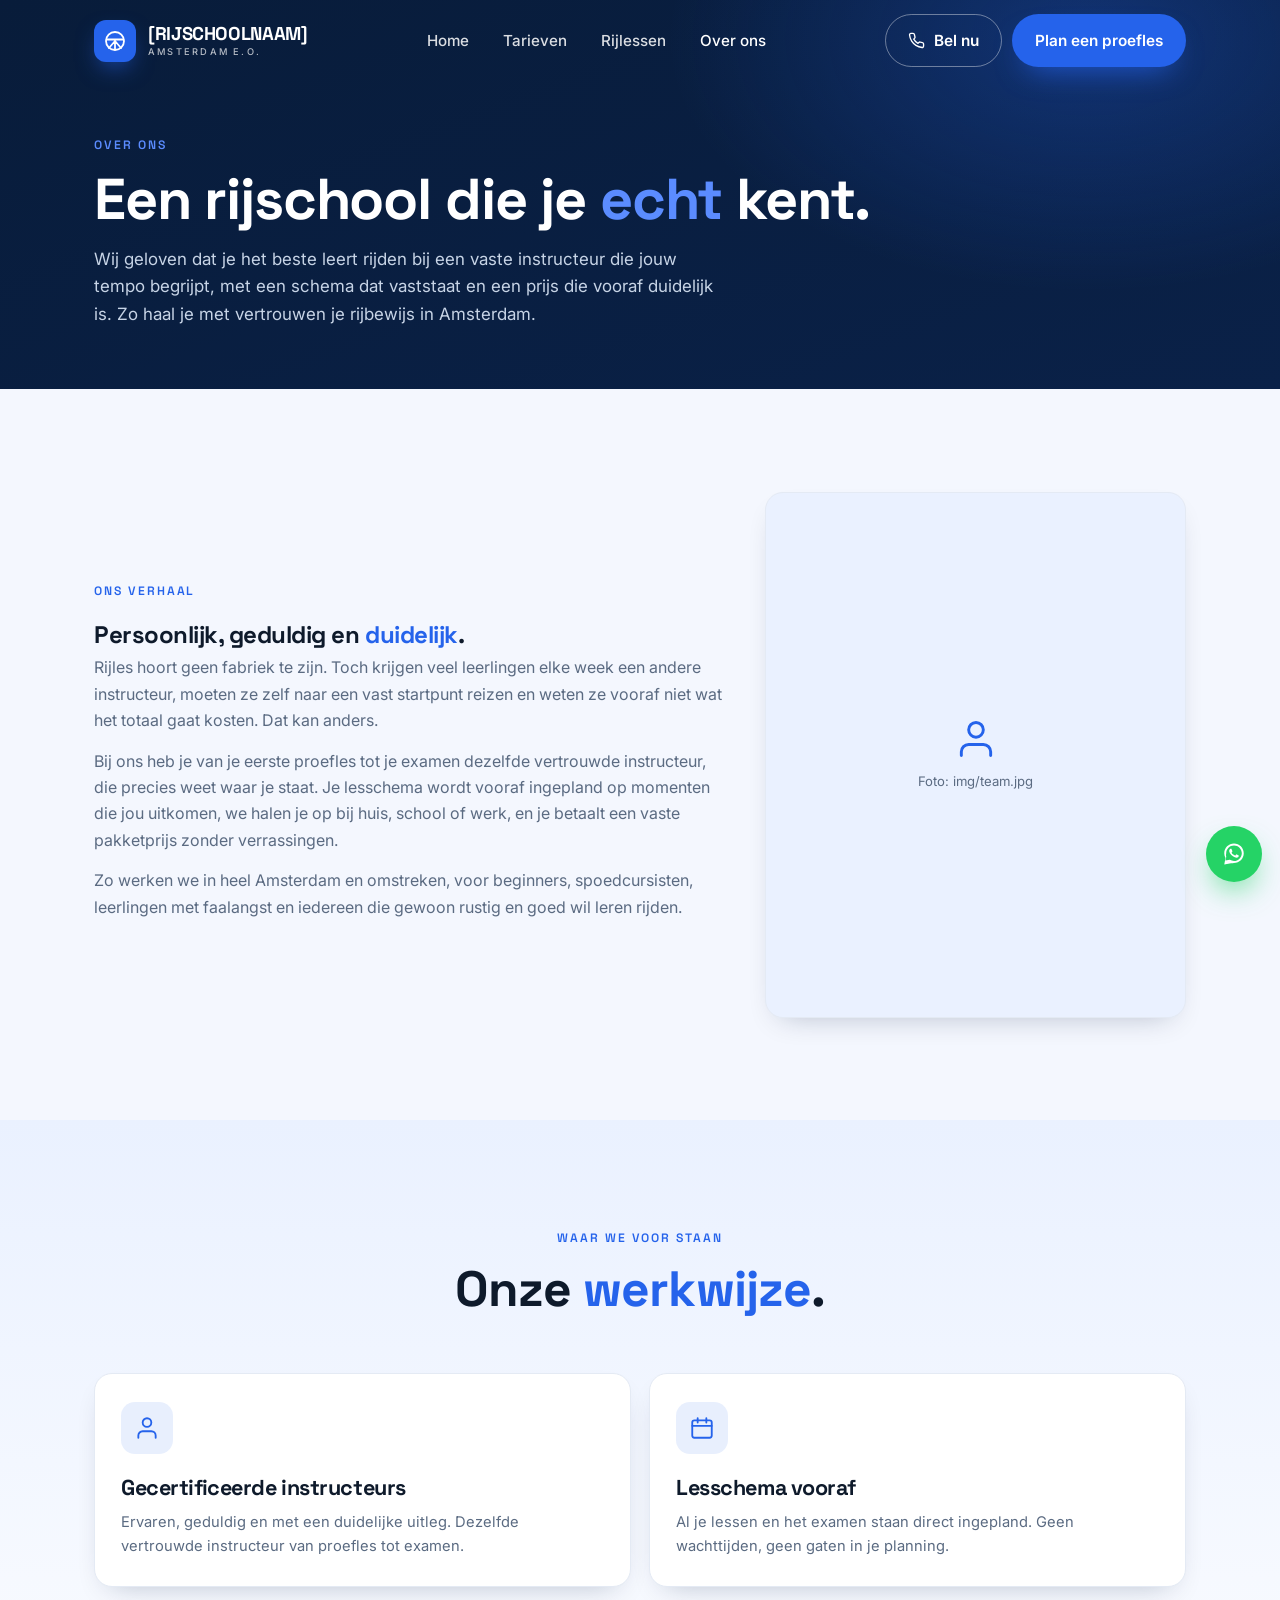
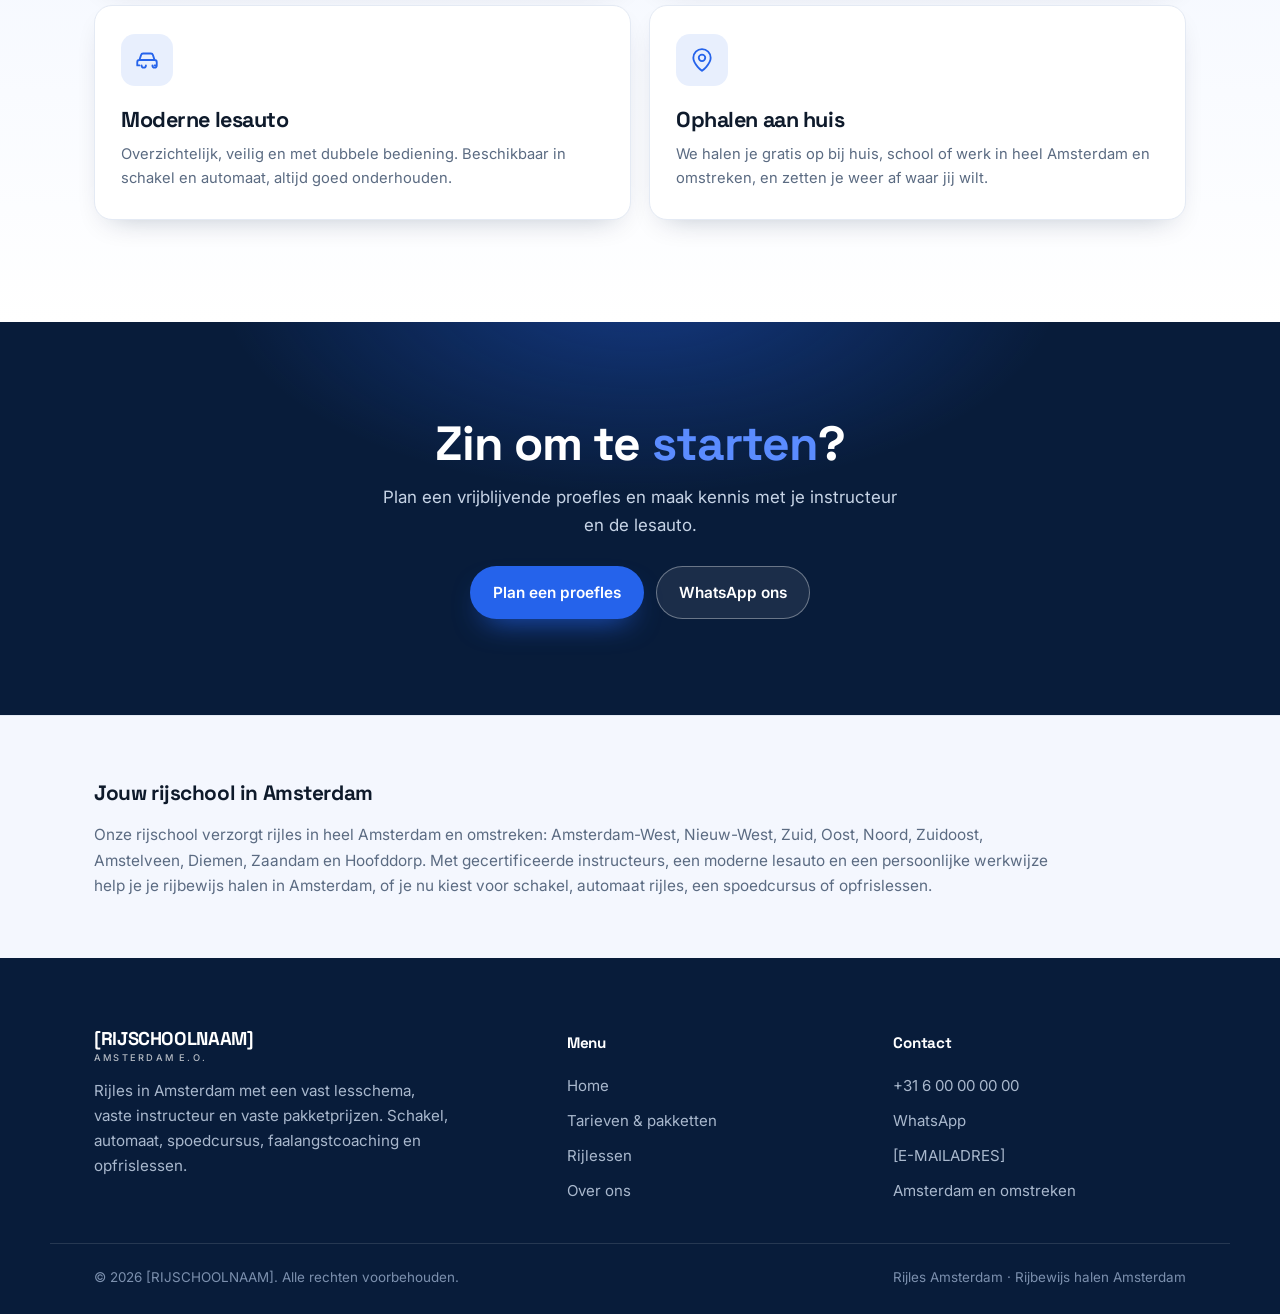
==== over-ons.html @ 6f7a63e5 "Nieuwe premium wit/blauwe rijschoolsite: 4 pagina's, proefles-widget, swipe-tracks, Google-reviewsec" ====
<!DOCTYPE html>
<html lang="nl">
<head>
  <meta charset="UTF-8" />
  <meta name="viewport" content="width=device-width, initial-scale=1.0" />
  <title>Over ons | Rijschool Amsterdam met gecertificeerde instructeurs</title>
  <meta name="description" content="Maak kennis met onze rijschool in Amsterdam. Gecertificeerde, geduldige rijinstructeurs, moderne lesauto, een vast lesschema en een persoonlijke werkwijze. Rijbewijs halen in Amsterdam en omstreken." />
  <link rel="canonical" href="https://yjsmarket.github.io/rijschool/over-ons.html" />
  <meta property="og:title" content="Over ons · Rijschool Amsterdam" />
  <meta property="og:description" content="Gecertificeerde instructeurs, moderne lesauto en een persoonlijke werkwijze. Rijles in Amsterdam en omstreken." />
  <meta name="theme-color" content="#081C3A" />
  <link rel="preconnect" href="https://fonts.googleapis.com" />
  <link rel="preconnect" href="https://fonts.gstatic.com" crossorigin />
  <link href="https://fonts.googleapis.com/css2?family=Space+Grotesk:wght@500;600;700&family=Inter:wght@400;500;600&display=swap" rel="stylesheet" />
  <link rel="stylesheet" href="css/styles.css" />
</head>
<body>

  <header class="site-head" id="siteHead">
    <div class="wrap head-in">
      <a href="index.html" class="brand" aria-label="Rijschool home">
        <span class="brand-badge" aria-hidden="true"><svg viewBox="0 0 24 24" fill="none" stroke="currentColor" stroke-width="1.8" stroke-linecap="round"><circle cx="12" cy="12" r="9"/><path d="M3.6 10.5h16.8M12 12v8.5M12 12l-6 7M12 12l6 7"/></svg></span>
        <span class="brand-name">[RIJSCHOOLNAAM]<small>Amsterdam e.o.</small></span>
      </a>
      <nav class="menu" id="menu" aria-label="Hoofdmenu">
        <a href="index.html">Home</a>
        <a href="tarieven.html">Tarieven</a>
        <a href="rijlessen.html">Rijlessen</a>
        <a href="over-ons.html" aria-current="page">Over ons</a>
      </nav>
      <div class="head-cta">
        <a class="btn btn-line btn-call" href="tel:+31600000000"><svg viewBox="0 0 24 24" width="17" height="17" fill="none" stroke="currentColor" stroke-width="1.9" stroke-linecap="round" stroke-linejoin="round"><path d="M22 16.9v3a2 2 0 0 1-2.2 2 19.8 19.8 0 0 1-8.6-3 19.5 19.5 0 0 1-6-6 19.8 19.8 0 0 1-3-8.7A2 2 0 0 1 4.1 2h3a2 2 0 0 1 2 1.7c.1 1 .4 2 .7 2.9a2 2 0 0 1-.5 2.1L8.1 10a16 16 0 0 0 6 6l1.3-1.3a2 2 0 0 1 2.1-.4c1 .3 1.9.5 2.9.7a2 2 0 0 1 1.6 2z"/></svg><span>Bel nu</span></a>
        <a class="btn btn-solid" href="index.html#proefles">Plan een proefles</a>
      </div>
      <button class="burger" id="burger" aria-label="Menu openen" aria-expanded="false"><span></span><span></span></button>
    </div>
  </header>

  <div class="m-menu" id="mMenu" aria-hidden="true">
    <a href="index.html">Home</a>
    <a href="tarieven.html">Tarieven</a>
    <a href="rijlessen.html">Rijlessen</a>
    <a href="over-ons.html">Over ons</a>
    <div class="m-menu-cta">
      <a class="btn btn-line" href="tel:+31600000000">Bel nu</a>
      <a class="btn btn-solid" href="index.html#proefles">Plan een proefles</a>
    </div>
  </div>

  <main>
    <section class="page-hero">
      <div class="wrap">
        <span class="eyebrow fade">Over ons</span>
        <h1 class="fade">Een rijschool die je <em>echt</em> kent.</h1>
        <p class="fade">Wij geloven dat je het beste leert rijden bij een vaste instructeur die jouw tempo begrijpt, met een schema dat vaststaat en een prijs die vooraf duidelijk is. Zo haal je met vertrouwen je rijbewijs in Amsterdam.</p>
      </div>
    </section>

    <section class="sec sec-light">
      <div class="wrap">
        <div class="story">
          <div class="story-copy fade">
            <span class="eyebrow">Ons verhaal</span>
            <h2>Persoonlijk, geduldig en <em>duidelijk</em>.</h2>
            <p>Rijles hoort geen fabriek te zijn. Toch krijgen veel leerlingen elke week een andere instructeur, moeten ze zelf naar een vast startpunt reizen en weten ze vooraf niet wat het totaal gaat kosten. Dat kan anders.</p>
            <p>Bij ons heb je van je eerste proefles tot je examen dezelfde vertrouwde instructeur, die precies weet waar je staat. Je lesschema wordt vooraf ingepland op momenten die jou uitkomen, we halen je op bij huis, school of werk, en je betaalt een vaste pakketprijs zonder verrassingen.</p>
            <p>Zo werken we in heel Amsterdam en omstreken, voor beginners, spoedcursisten, leerlingen met faalangst en iedereen die gewoon rustig en goed wil leren rijden.</p>
          </div>
          <div class="story-visual fade">
            <img src="img/team.jpg" alt="Onze rijschool in Amsterdam" loading="lazy" onerror="this.remove()" />
            <div class="story-fallback" aria-hidden="true">
              <svg viewBox="0 0 24 24" fill="none" stroke="currentColor" stroke-width="1.6" stroke-linecap="round" stroke-linejoin="round"><path d="M20 21v-2a4 4 0 0 0-4-4H8a4 4 0 0 0-4 4v2"/><circle cx="12" cy="7" r="4"/></svg>
              <span>Foto: img/team.jpg</span>
            </div>
          </div>
        </div>
      </div>
    </section>

    <section class="sec sec-sky">
      <div class="wrap">
        <div class="sec-head fade">
          <span class="eyebrow">Waar we voor staan</span>
          <h2>Onze <em>werkwijze</em>.</h2>
        </div>
        <div class="packs">
          <article class="pack fade">
            <div class="pack-ico"><svg viewBox="0 0 24 24" fill="none" stroke="currentColor" stroke-width="1.7" stroke-linecap="round" stroke-linejoin="round"><path d="M20 21v-2a4 4 0 0 0-4-4H8a4 4 0 0 0-4 4v2"/><circle cx="12" cy="7" r="4"/></svg></div>
            <h3>Gecertificeerde instructeurs</h3>
            <p class="pack-sub">Ervaren, geduldig en met een duidelijke uitleg. Dezelfde vertrouwde instructeur van proefles tot examen.</p>
          </article>
          <article class="pack fade">
            <div class="pack-ico"><svg viewBox="0 0 24 24" fill="none" stroke="currentColor" stroke-width="1.7" stroke-linecap="round" stroke-linejoin="round"><rect x="3" y="5" width="18" height="16" rx="2"/><path d="M3 10h18M8 3v4M16 3v4"/></svg></div>
            <h3>Lesschema vooraf</h3>
            <p class="pack-sub">Al je lessen en het examen staan direct ingepland. Geen wachttijden, geen gaten in je planning.</p>
          </article>
          <article class="pack fade">
            <div class="pack-ico"><svg viewBox="0 0 24 24" fill="none" stroke="currentColor" stroke-width="1.7" stroke-linecap="round" stroke-linejoin="round"><path d="M5 12l1.5-4.5A2 2 0 0 1 8.4 6h7.2a2 2 0 0 1 1.9 1.5L19 12M5 12h14a2 2 0 0 1 2 2v3h-2M5 12a2 2 0 0 0-2 2v3h2m2 0a2 2 0 1 0 4 0m6 0a2 2 0 1 0 4 0"/></svg></div>
            <h3>Moderne lesauto</h3>
            <p class="pack-sub">Overzichtelijk, veilig en met dubbele bediening. Beschikbaar in schakel en automaat, altijd goed onderhouden.</p>
          </article>
          <article class="pack fade">
            <div class="pack-ico"><svg viewBox="0 0 24 24" fill="none" stroke="currentColor" stroke-width="1.7" stroke-linecap="round" stroke-linejoin="round"><path d="M20 10c0 6-8 12-8 12s-8-6-8-12a8 8 0 0 1 16 0z"/><circle cx="12" cy="10" r="3"/></svg></div>
            <h3>Ophalen aan huis</h3>
            <p class="pack-sub">We halen je gratis op bij huis, school of werk in heel Amsterdam en omstreken, en zetten je weer af waar jij wilt.</p>
          </article>
        </div>
      </div>
    </section>

    <section class="cta-band">
      <div class="wrap cta-in fade">
        <h2>Zin om te <em>starten</em>?</h2>
        <p>Plan een vrijblijvende proefles en maak kennis met je instructeur en de lesauto.</p>
        <div class="cta-btns">
          <a class="btn btn-solid" href="index.html#proefles">Plan een proefles</a>
          <a class="btn btn-ghost" href="https://wa.me/31600000000" target="_blank" rel="noopener">WhatsApp ons</a>
        </div>
      </div>
    </section>

    <section class="seo-block">
      <div class="wrap">
        <h2>Jouw rijschool in Amsterdam</h2>
        <p>Onze rijschool verzorgt rijles in heel Amsterdam en omstreken: Amsterdam-West, Nieuw-West, Zuid, Oost, Noord, Zuidoost, Amstelveen, Diemen, Zaandam en Hoofddorp. Met gecertificeerde instructeurs, een moderne lesauto en een persoonlijke werkwijze help je je rijbewijs halen in Amsterdam, of je nu kiest voor schakel, automaat rijles, een spoedcursus of opfrislessen.</p>
      </div>
    </section>
  </main>

  <footer class="footer">
    <div class="wrap foot-grid">
      <div class="foot-brand">
        <span class="brand-name">[RIJSCHOOLNAAM]<small>Amsterdam e.o.</small></span>
        <p>Rijles in Amsterdam met een vast lesschema, vaste instructeur en vaste pakketprijzen. Schakel, automaat, spoedcursus, faalangstcoaching en opfrislessen.</p>
      </div>
      <nav class="foot-col" aria-label="Footer menu">
        <h4>Menu</h4>
        <a href="index.html">Home</a>
        <a href="tarieven.html">Tarieven &amp; pakketten</a>
        <a href="rijlessen.html">Rijlessen</a>
        <a href="over-ons.html">Over ons</a>
      </nav>
      <div class="foot-col">
        <h4>Contact</h4>
        <a href="tel:+31600000000">+31 6 00 00 00 00</a>
        <a href="https://wa.me/31600000000" target="_blank" rel="noopener">WhatsApp</a>
        <a href="mailto:[E-MAILADRES]">[E-MAILADRES]</a>
        <span>Amsterdam en omstreken</span>
      </div>
    </div>
    <div class="wrap foot-bottom">
      <span>&copy; <span id="year"></span> [RIJSCHOOLNAAM]. Alle rechten voorbehouden.</span>
      <span>Rijles Amsterdam · Rijbewijs halen Amsterdam</span>
    </div>
  </footer>

  <a href="https://wa.me/31600000000" class="wa-float" target="_blank" rel="noopener" aria-label="Stuur een WhatsApp-bericht">
    <svg viewBox="0 0 32 32" width="26" height="26" fill="currentColor" aria-hidden="true"><path d="M16.001 3C9.373 3 4 8.373 4 15c0 2.137.561 4.146 1.541 5.888L4 29l8.32-1.514A11.93 11.93 0 0 0 16.001 27C22.628 27 28 21.627 28 15S22.628 3 16.001 3zm0 21.6c-1.86 0-3.6-.5-5.097-1.37l-.366-.214-4.94.898.91-4.81-.238-.382A9.55 9.55 0 0 1 6.4 15c0-5.292 4.31-9.6 9.601-9.6 5.29 0 9.599 4.308 9.599 9.6 0 5.291-4.309 9.6-9.599 9.6zm5.27-7.19c-.29-.145-1.71-.844-1.976-.94-.265-.097-.458-.145-.65.145-.193.29-.746.94-.915 1.133-.168.193-.337.218-.626.073-.29-.145-1.223-.451-2.33-1.438-.861-.768-1.443-1.717-1.612-2.007-.169-.29-.018-.446.127-.59.13-.13.29-.338.435-.507.145-.169.193-.29.29-.483.097-.193.048-.362-.024-.507-.073-.145-.65-1.566-.89-2.146-.235-.563-.473-.487-.65-.496l-.554-.01c-.193 0-.507.072-.772.362s-1.013.99-1.013 2.41c0 1.422 1.037 2.795 1.182 2.988.145.193 2.04 3.115 4.943 4.368.69.298 1.23.476 1.65.61.693.22 1.323.189 1.822.115.556-.083 1.71-.699 1.951-1.374.241-.676.241-1.255.169-1.374-.072-.12-.265-.193-.555-.338z"/></svg>
  </a>

  <script src="js/main.js"></script>
</body>
</html>
---- css/styles.css ----
/* ============================================================
   Rijschool Amsterdam — premium wit/blauw
   Space Grotesk (koppen) + Inter (body)
   ============================================================ */

:root {
  --navy:   #081C3A;   /* diepblauw, donkere secties */
  --navy-2: #0E2A54;   /* donker paneel */
  --navy-3: #14356A;   /* donkere kaart */
  --blue:   #2563EB;   /* accent */
  --blue-d: #1B4FCC;   /* accent hover */
  --blue-l: #5B8CFF;   /* licht accent op donker */
  --sky:    #EAF1FF;   /* zachte blauwe sectie */
  --light:  #F4F7FE;   /* lichte sectie */
  --ink:    #0E1A2B;   /* donkere tekst */
  --muted:  #5B6B82;   /* grijs-blauwe tekst */
  --line:   #E4EAF4;   /* lichte rand */
  --line-d: rgba(255,255,255,.12); /* rand op donker */
  --white:  #FFFFFF;
  --wa:     #25D366;
  --gold:   #F5B301;   /* sterren */

  --r:    18px;
  --r-sm: 12px;
  --maxw: 1180px;
  --ease: cubic-bezier(.2,.7,.2,1);
  --shadow:   0 24px 60px -28px rgba(8,28,58,.45);
  --shadow-s: 0 12px 30px -16px rgba(8,28,58,.3);
}

* { margin: 0; padding: 0; box-sizing: border-box; }
html { scroll-behavior: smooth; }
body {
  font-family: 'Inter', system-ui, -apple-system, sans-serif;
  color: var(--ink);
  background: var(--white);
  line-height: 1.65;
  -webkit-font-smoothing: antialiased;
  overflow-x: hidden;
}
img { display: block; max-width: 100%; }
a { color: inherit; text-decoration: none; }
h1, h2, h3, h4, .brand-name { font-family: 'Space Grotesk', sans-serif; letter-spacing: -.02em; }

.wrap { width: 100%; max-width: var(--maxw); margin: 0 auto; padding: 0 clamp(18px, 4vw, 44px); }
.wrap-narrow { max-width: 820px; }
em { font-style: normal; color: var(--blue); }

/* ---------------------------------------------------- BUTTONS */
.btn {
  display: inline-flex; align-items: center; justify-content: center; gap: 9px;
  padding: 13px 22px; border-radius: 999px; font-weight: 600; font-size: .96rem;
  font-family: 'Inter', sans-serif; cursor: pointer; border: 1.5px solid transparent;
  transition: all .25s var(--ease); white-space: nowrap;
}
.btn svg { transition: transform .25s var(--ease); flex-shrink: 0; }
.btn-solid { background: var(--blue); color: #fff; box-shadow: 0 14px 30px -14px rgba(37,99,235,.9); }
.btn-solid:hover { background: var(--blue-d); transform: translateY(-2px); box-shadow: 0 20px 38px -14px rgba(37,99,235,.95); }
.btn-line { background: transparent; border-color: var(--line); color: var(--ink); }
.btn-line:hover { border-color: var(--blue); color: var(--blue); transform: translateY(-2px); }
.btn-ghost { background: rgba(255,255,255,.08); border-color: rgba(255,255,255,.35); color: #fff; }
.btn-ghost:hover { background: rgba(255,255,255,.16); transform: translateY(-2px); }
.btn-wa { background: var(--wa); color: #fff; box-shadow: 0 14px 30px -14px rgba(37,211,102,.85); }
.btn-wa:hover { transform: translateY(-2px); box-shadow: 0 20px 38px -14px rgba(37,211,102,.95); filter: brightness(1.03); }
.btn-wa:hover svg { transform: none; }
.btn-block { width: 100%; }
.btn-grow { flex: 1; }

/* ---------------------------------------------------- HEADER */
.site-head {
  position: fixed; top: 0; left: 0; right: 0; z-index: 60;
  padding: 14px 0; transition: background .3s var(--ease), box-shadow .3s var(--ease), padding .3s var(--ease);
}
.site-head.scrolled {
  background: rgba(255,255,255,.9); backdrop-filter: blur(14px);
  box-shadow: 0 6px 24px -16px rgba(8,28,58,.5); padding: 8px 0;
}
.head-in { display: flex; align-items: center; justify-content: space-between; gap: 16px; }
.brand { display: inline-flex; align-items: center; gap: 12px; color: #fff; transition: color .3s; }
.site-head.scrolled .brand { color: var(--ink); }
.brand-badge {
  width: 42px; height: 42px; flex-shrink: 0; display: grid; place-items: center;
  background: var(--blue); color: #fff; border-radius: 12px;
  box-shadow: 0 10px 24px -8px rgba(37,99,235,.8);
}
.brand-badge svg { width: 24px; height: 24px; }
.brand-name { font-weight: 700; font-size: 1.16rem; line-height: 1; display: flex; flex-direction: column; }
.brand-name small { font-family: 'Inter'; font-weight: 500; font-size: .58rem; letter-spacing: .24em; text-transform: uppercase; opacity: .7; margin-top: 4px; }

.menu { display: flex; align-items: center; gap: 4px; }
.menu a {
  padding: 9px 15px; border-radius: 999px; font-size: .95rem; font-weight: 500;
  color: rgba(255,255,255,.85); transition: color .2s, background .2s;
}
.site-head.scrolled .menu a { color: var(--muted); }
.menu a:hover, .site-head.scrolled .menu a:hover { color: var(--blue); background: rgba(37,99,235,.08); }
.menu a[aria-current="page"] { color: #fff; }
.site-head.scrolled .menu a[aria-current="page"] { color: var(--blue); }

.head-cta { display: flex; align-items: center; gap: 10px; }
.btn-call { color: #fff; border-color: rgba(255,255,255,.4); }
.site-head.scrolled .btn-call { color: var(--ink); border-color: var(--line); }
.btn-call:hover { color: var(--blue); border-color: var(--blue); }

.burger { display: none; flex-direction: column; gap: 6px; width: 44px; height: 40px; align-items: center; justify-content: center; background: none; border: 0; cursor: pointer; }
.burger span { width: 24px; height: 2px; background: #fff; border-radius: 2px; transition: .3s var(--ease); }
.site-head.scrolled .burger span { background: var(--ink); }
.burger.open span:first-child { transform: translateY(4px) rotate(45deg); }
.burger.open span:last-child { transform: translateY(-4px) rotate(-45deg); }

.m-menu {
  position: fixed; inset: 0 0 auto 0; z-index: 55;
  background: var(--navy); padding: 90px 24px 28px; display: flex; flex-direction: column; gap: 4px;
  transform: translateY(-110%); transition: transform .4s var(--ease); border-bottom: 1px solid var(--line-d);
}
.m-menu.open { transform: translateY(0); }
.m-menu a { color: #fff; font-family: 'Space Grotesk'; font-size: 1.4rem; padding: 13px 6px; border-bottom: 1px solid var(--line-d); }
.m-menu-cta { display: grid; grid-template-columns: 1fr 1fr; gap: 10px; margin-top: 18px; }
.m-menu-cta .btn-line { color: #fff; border-color: rgba(255,255,255,.4); }

/* ---------------------------------------------------- HERO */
.hero {
  position: relative; padding: 140px 0 60px;
  background:
    radial-gradient(680px 420px at 82% 8%, rgba(37,99,235,.35), transparent 70%),
    radial-gradient(560px 400px at 6% 30%, rgba(37,99,235,.14), transparent 70%),
    linear-gradient(160deg, var(--navy) 0%, #0A2148 60%, var(--navy) 100%);
  color: #fff; overflow: hidden;
}
.hero-grid { display: grid; grid-template-columns: 1.05fr .95fr; gap: clamp(28px, 4vw, 60px); align-items: center; }
.pill {
  display: inline-flex; align-items: center; gap: 9px; padding: 7px 15px; border-radius: 999px;
  background: rgba(255,255,255,.07); border: 1px solid var(--line-d); font-size: .84rem; font-weight: 500; margin-bottom: 22px;
}
.pill-dot { width: 8px; height: 8px; border-radius: 50%; background: var(--blue-l); box-shadow: 0 0 0 0 rgba(91,140,255,.6); animation: pulse 2s infinite; }
@keyframes pulse { 0%{box-shadow:0 0 0 0 rgba(91,140,255,.6)} 70%{box-shadow:0 0 0 11px rgba(91,140,255,0)} 100%{box-shadow:0 0 0 0 rgba(91,140,255,0)} }
.hero-copy h1 { font-size: clamp(2.5rem, 5.6vw, 4.3rem); line-height: 1.02; font-weight: 700; }
.hero-copy h1 em { color: var(--blue-l); }
.hero-copy > p { color: #C7D4E6; font-size: clamp(1rem, 1.3vw, 1.12rem); margin: 22px 0 28px; max-width: 560px; }
.hero-btns { display: flex; flex-wrap: wrap; gap: 12px; margin-bottom: 30px; }
.chips { list-style: none; display: grid; grid-template-columns: 1fr 1fr; gap: 12px 22px; max-width: 500px; }
.chips li { display: flex; align-items: center; gap: 10px; font-size: .93rem; font-weight: 500; color: #DCE5F2; }
.chips svg { width: 20px; height: 20px; color: var(--blue-l); flex-shrink: 0; }

/* ---- Proefles-widget ---- */
.widget { background: #fff; color: var(--ink); border-radius: var(--r); box-shadow: var(--shadow); overflow: hidden; }
.widget-head { padding: 22px 24px 18px; background: linear-gradient(140deg, #fff, var(--sky)); border-bottom: 1px solid var(--line); }
.widget-head h2 { font-size: 1.4rem; }
.widget-head p { color: var(--muted); font-size: .9rem; margin-top: 3px; }
.progress { height: 5px; background: var(--line); border-radius: 999px; margin-top: 16px; overflow: hidden; }
.progress span { display: block; height: 100%; width: 50%; background: var(--blue); border-radius: 999px; transition: width .35s var(--ease); }
#widgetForm { padding: 20px 24px 24px; }
.wstep { border: 0; display: none; }
.wstep.is-active { display: block; animation: fadeStep .35s var(--ease); }
@keyframes fadeStep { from { opacity: 0; transform: translateX(8px); } to { opacity: 1; transform: none; } }
.field { margin-bottom: 14px; display: flex; flex-direction: column; }
.field label, .field-label { font-size: .84rem; font-weight: 500; color: var(--muted); margin-bottom: 7px; }
.field input, .field select, .field textarea {
  border: 1.5px solid var(--line); border-radius: var(--r-sm); padding: 12px 14px; font: inherit; font-size: .96rem;
  color: var(--ink); background: #fff; transition: border-color .2s, box-shadow .2s; resize: vertical; width: 100%;
}
.field input:focus, .field select:focus, .field textarea:focus { outline: none; border-color: var(--blue); box-shadow: 0 0 0 3px rgba(37,99,235,.15); }
.field input.err, .field select.err { border-color: #E23; box-shadow: 0 0 0 3px rgba(238,34,51,.14); }
.field-row { display: grid; grid-template-columns: 1fr 1fr; gap: 12px; }
.field select { appearance: none; background-image: url("data:image/svg+xml,%3Csvg xmlns='http://www.w3.org/2000/svg' width='16' height='16' viewBox='0 0 24 24' fill='none' stroke='%235B6B82' stroke-width='2'%3E%3Cpath d='M6 9l6 6 6-6'/%3E%3C/svg%3E"); background-repeat: no-repeat; background-position: right 13px center; padding-right: 38px; }
.seg { display: grid; grid-template-columns: repeat(3, 1fr); gap: 8px; }
.seg label { position: relative; cursor: pointer; }
.seg input { position: absolute; opacity: 0; }
.seg span { display: block; text-align: center; padding: 10px 6px; border: 1.5px solid var(--line); border-radius: var(--r-sm); font-size: .86rem; font-weight: 500; color: var(--muted); transition: all .2s; }
.seg input:checked + span { border-color: var(--blue); background: rgba(37,99,235,.08); color: var(--blue); }
.wstep-btns { display: flex; gap: 10px; margin-top: 4px; }

/* ---- Feiten-balk ---- */
.facts {
  list-style: none; display: grid; grid-template-columns: repeat(4, 1fr); gap: 14px; margin-top: 46px;
  background: rgba(255,255,255,.05); border: 1px solid var(--line-d); border-radius: var(--r); padding: 20px;
}
.facts li { display: flex; flex-direction: column; gap: 3px; padding-left: 34px; position: relative; }
.facts svg { position: absolute; left: 0; top: 2px; width: 24px; height: 24px; color: var(--blue-l); }
.facts strong { font-family: 'Space Grotesk'; font-size: 1rem; }
.facts span { color: #A9B8CD; font-size: .84rem; }

/* ---------------------------------------------------- MARQUEE */
.marquee { background: var(--navy-2); color: #fff; overflow: hidden; padding: 13px 0; white-space: nowrap; border-top: 1px solid var(--line-d); border-bottom: 1px solid var(--line-d); }
.marquee-track { display: inline-flex; align-items: center; gap: 20px; animation: marquee 40s linear infinite; }
.marquee-track span { font-family: 'Space Grotesk'; font-weight: 600; font-size: 1rem; }
.marquee-track i { color: var(--blue-l); font-style: normal; }
@keyframes marquee { to { transform: translateX(-50%); } }

/* ---------------------------------------------------- SECTIONS */
.sec { padding: clamp(64px, 8vw, 108px) 0; }
.sec-light { background: var(--light); }
.sec-sky { background: linear-gradient(180deg, var(--sky), #fff); }
.sec-navy { background: radial-gradient(700px 400px at 85% 0%, rgba(37,99,235,.22), transparent 70%), var(--navy); color: #fff; }
.sec-head { max-width: 680px; margin: 0 auto clamp(38px, 5vw, 58px); text-align: center; }
.eyebrow { display: inline-block; font-family: 'Space Grotesk'; font-weight: 600; letter-spacing: .16em; text-transform: uppercase; font-size: .76rem; color: var(--blue); margin-bottom: 14px; }
.eyebrow-light { color: var(--blue-l); }
.sec-head h2, .photo-band h2, .cta-in h2 { font-size: clamp(1.9rem, 4.4vw, 3.1rem); line-height: 1.08; font-weight: 700; }
.sec-navy .sec-head h2 { color: #fff; }
.sec-head p { color: var(--muted); margin-top: 14px; font-size: 1.05rem; }
.sec-navy .sec-head p { color: #A9B8CD; }
.tlink { color: var(--blue); font-weight: 600; text-decoration: underline; text-underline-offset: 3px; }

/* ---------------------------------------------------- PACKS (2 om 2) */
.packs { display: grid; grid-template-columns: repeat(2, 1fr); gap: 18px; }
.pack {
  position: relative; background: #fff; border: 1px solid var(--line); border-radius: var(--r);
  padding: 28px 26px; display: flex; flex-direction: column; box-shadow: var(--shadow-s);
  transition: transform .35s var(--ease), box-shadow .35s var(--ease), border-color .35s var(--ease);
}
.pack:hover { transform: translateY(-6px); box-shadow: var(--shadow); border-color: rgba(37,99,235,.4); }
.pack-ico { width: 52px; height: 52px; display: grid; place-items: center; border-radius: 14px; background: rgba(37,99,235,.1); color: var(--blue); margin-bottom: 16px; }
.pack-ico svg { width: 26px; height: 26px; }
.pack h3 { font-size: 1.35rem; }
.pack-sub { color: var(--muted); font-size: .92rem; margin-top: 4px; }
.pack-price { font-family: 'Space Grotesk'; font-weight: 700; font-size: 1.7rem; color: var(--blue); margin: 14px 0 16px; }
.pack ul { list-style: none; display: grid; gap: 9px; margin-bottom: 22px; flex: 1; }
.pack ul li { position: relative; padding-left: 26px; font-size: .95rem; color: var(--ink); }
.pack ul li::before { content: ""; position: absolute; left: 0; top: 4px; width: 16px; height: 16px; background: var(--blue); border-radius: 5px; -webkit-mask: url("data:image/svg+xml,%3Csvg xmlns='http://www.w3.org/2000/svg' viewBox='0 0 24 24'%3E%3Cpath fill='%23000' d='M9 16.2l-3.5-3.5L4 14.2 9 19.2 20 8.2l-1.5-1.5z'/%3E%3C/svg%3E") center/contain no-repeat; mask: url("data:image/svg+xml,%3Csvg xmlns='http://www.w3.org/2000/svg' viewBox='0 0 24 24'%3E%3Cpath fill='%23000' d='M9 16.2l-3.5-3.5L4 14.2 9 19.2 20 8.2l-1.5-1.5z'/%3E%3C/svg%3E") center/contain no-repeat; }
.pack-hot { border-color: var(--blue); box-shadow: 0 0 0 2px var(--blue), var(--shadow); }
.pack-flag { position: absolute; top: -12px; left: 26px; background: var(--blue); color: #fff; font-family: 'Space Grotesk'; font-weight: 600; font-size: .72rem; letter-spacing: .05em; text-transform: uppercase; padding: 5px 13px; border-radius: 999px; }
.packs-note { text-align: center; color: var(--muted); margin-top: 26px; font-size: .98rem; }

/* ---------------------------------------------------- STEPS */
.steps-shell { position: relative; }
.steps { display: grid; grid-template-columns: repeat(4, 1fr); gap: 16px; }
.step {
  position: relative; background: #fff; border: 1px solid var(--line); border-radius: var(--r);
  padding: 26px 22px; overflow: hidden; transition: transform .35s var(--ease), box-shadow .35s var(--ease);
}
.step.lit { box-shadow: var(--shadow-s); transform: translateY(-4px); }
.step-bar { position: absolute; left: 0; top: 0; height: 4px; width: 0; background: linear-gradient(90deg, var(--blue), var(--blue-l)); transition: width .6s var(--ease); }
.step.lit .step-bar { width: 100%; box-shadow: 0 0 16px rgba(37,99,235,.7); }
.step-num { font-family: 'Space Grotesk'; font-weight: 700; font-size: 1.5rem; color: rgba(37,99,235,.28); transition: color .4s; }
.step.lit .step-num { color: var(--blue); }
.step h3 { font-size: 1.2rem; margin: 8px 0 8px; }
.step p { color: var(--muted); font-size: .94rem; }

/* ---------------------------------------------------- TRACKS (swipe) */
.track-shell { position: relative; }
.track {
  display: flex; gap: 16px; overflow-x: auto; scroll-snap-type: x mandatory;
  padding: 6px 2px 10px; -webkit-overflow-scrolling: touch; scrollbar-width: none;
}
.track::-webkit-scrollbar { display: none; }
.track > * { scroll-snap-align: start; flex-shrink: 0; }

.track-nav { display: none; gap: 10px; justify-content: flex-end; margin-top: 6px; }
.track-btn { width: 44px; height: 44px; border-radius: 50%; border: 1.5px solid var(--line); background: #fff; color: var(--ink); display: grid; place-items: center; cursor: pointer; transition: all .2s; }
.track-btn:hover { border-color: var(--blue); color: var(--blue); }
.track-btn-light { background: rgba(255,255,255,.08); border-color: var(--line-d); color: #fff; }
.track-btn-light:hover { background: rgba(255,255,255,.16); color: #fff; border-color: rgba(255,255,255,.4); }

.swipe-hint { text-align: center; color: var(--muted); font-size: .85rem; margin-top: 10px; }
.swipe-hint-light { color: #A9B8CD; }

/* Compare */
.compare .cmp { flex-basis: min(360px, 80vw); background: #fff; border: 1px solid var(--line); border-radius: var(--r); padding: 24px; box-shadow: var(--shadow-s); }
.cmp h3 { font-size: 1.2rem; margin-bottom: 16px; }
.cmp-row { display: flex; gap: 12px; align-items: flex-start; padding: 10px 0; }
.cmp-row + .cmp-row { border-top: 1px solid var(--line); }
.cmp-row svg { width: 22px; height: 22px; flex-shrink: 0; margin-top: 2px; }
.cmp-row p { font-size: .92rem; }
.cmp-yes svg { color: var(--blue); }
.cmp-yes p { color: var(--ink); font-weight: 500; }
.cmp-no svg { color: #C2CCDA; }
.cmp-no p { color: var(--muted); }

/* Grads */
.grads .grad { flex-basis: min(278px, 64vw); margin: 0; }
.grad-ph { position: relative; border-radius: var(--r); overflow: hidden; border: 1px solid var(--line-d); aspect-ratio: 4/5; background: var(--navy-2); }
.grad-ph img { width: 100%; height: 100%; object-fit: cover; position: relative; z-index: 1; }
.grad-fallback { position: absolute; inset: 0; display: flex; flex-direction: column; align-items: center; justify-content: center; gap: 10px; color: #7C90AE; text-align: center; padding: 16px; }
.grad-fallback svg { width: 40px; height: 40px; color: var(--blue-l); }
.grad-fallback span { font-size: .8rem; }
.grad figcaption { margin-top: 12px; }
.grad figcaption strong { font-family: 'Space Grotesk'; font-size: 1.05rem; display: block; }
.grad figcaption span { color: #A9B8CD; font-size: .85rem; }

/* Reviews */
.revs .rev { flex-basis: min(380px, 82vw); background: #fff; border: 1px solid var(--line); border-radius: var(--r); padding: 26px; box-shadow: var(--shadow-s); margin: 0; }
.rev p { font-size: 1.02rem; margin: 12px 0 14px; }
.rev footer { color: var(--muted); font-size: .88rem; font-weight: 500; }

/* Google badge */
.g-badge { display: flex; align-items: center; gap: 18px; justify-content: center; flex-wrap: wrap; background: #fff; border: 1px solid var(--line); border-radius: var(--r); padding: 22px 28px; box-shadow: var(--shadow-s); max-width: 560px; margin: 0 auto clamp(30px, 4vw, 44px); }
.g-logo { display: grid; place-items: center; }
.g-badge-copy { display: flex; flex-direction: column; gap: 3px; }
.g-badge-copy strong { font-family: 'Space Grotesk'; font-size: 1.1rem; }
.g-badge-copy em { color: var(--muted); font-size: .88rem; }
.g-stars { display: inline-flex; gap: 2px; color: var(--gold); }
.g-stars svg { width: 18px; height: 18px; }

/* ---------------------------------------------------- PHOTO BAND */
.photo-band {
  position: relative; color: #fff; padding: clamp(80px, 12vw, 150px) 0;
  background:
    linear-gradient(90deg, rgba(8,28,58,.94) 0%, rgba(8,28,58,.72) 50%, rgba(8,28,58,.5) 100%),
    url("img/stad.jpg") center/cover no-repeat, var(--navy);
}
.photo-band-in { max-width: 620px; }
.photo-band p { color: #C7D4E6; margin: 14px 0 24px; font-size: 1.06rem; }

/* ---------------------------------------------------- TEAM / DUO */
.duo { display: grid; grid-template-columns: 1fr 1fr; gap: 20px; }
.duo-card { margin: 0; background: #fff; border: 1px solid var(--line); border-radius: var(--r); overflow: hidden; box-shadow: var(--shadow-s); }
.duo-ph { position: relative; aspect-ratio: 16/10; background: var(--sky); }
.duo-ph img { width: 100%; height: 100%; object-fit: cover; position: relative; z-index: 1; }
.duo-fallback { position: absolute; inset: 0; display: flex; flex-direction: column; align-items: center; justify-content: center; gap: 10px; color: var(--muted); text-align: center; padding: 16px; }
.duo-fallback svg { width: 44px; height: 44px; color: var(--blue); }
.duo-fallback span { font-size: .82rem; }
.duo-card figcaption { padding: 20px 22px 24px; }
.duo-card figcaption strong { font-family: 'Space Grotesk'; font-size: 1.2rem; display: block; margin-bottom: 6px; }
.duo-card figcaption p { color: var(--muted); font-size: .96rem; }

/* ---------------------------------------------------- FAQ */
.faq { display: grid; gap: 12px; }
.faq-item { background: #fff; border: 1px solid var(--line); border-radius: var(--r-sm); padding: 18px 22px; transition: border-color .3s, box-shadow .3s; }
.faq-item[open] { border-color: rgba(37,99,235,.4); box-shadow: var(--shadow-s); }
.faq-item summary { list-style: none; cursor: pointer; display: flex; justify-content: space-between; align-items: center; gap: 14px; font-family: 'Space Grotesk'; font-weight: 600; font-size: 1.05rem; }
.faq-item summary::-webkit-details-marker { display: none; }
.faq-item summary::after { content: "+"; color: var(--blue); font-size: 1.5rem; font-weight: 400; transition: transform .3s var(--ease); line-height: 1; }
.faq-item[open] summary::after { transform: rotate(45deg); }
.faq-item p { color: var(--muted); margin-top: 12px; font-size: .97rem; }

/* ---------------------------------------------------- CTA BAND */
.cta-band { background: radial-gradient(600px 300px at 50% -10%, rgba(37,99,235,.4), transparent 70%), var(--navy); color: #fff; text-align: center; padding: clamp(60px, 8vw, 96px) 0; }
.cta-in { max-width: 620px; margin: 0 auto; }
.cta-in h2 { font-size: clamp(1.9rem, 4.4vw, 3rem); }
.cta-in h2 em { color: var(--blue-l); }
.cta-in p { color: #C7D4E6; margin: 14px 0 26px; font-size: 1.06rem; }
.cta-btns { display: flex; gap: 12px; justify-content: center; flex-wrap: wrap; }

/* ---------------------------------------------------- SEO BLOCK */
.seo-block { background: var(--light); padding: clamp(40px, 5vw, 60px) 0; border-top: 1px solid var(--line); }
.seo-block h2 { font-size: 1.3rem; margin-bottom: 12px; }
.seo-block p { color: var(--muted); font-size: .96rem; max-width: 960px; }

/* ---------------------------------------------------- FOOTER */
.footer { background: var(--navy); color: #A9B8CD; padding: clamp(50px, 6vw, 72px) 0 26px; }
.foot-grid { display: grid; grid-template-columns: 1.5fr 1fr 1fr; gap: 34px; padding-bottom: 34px; border-bottom: 1px solid var(--line-d); }
.foot-brand .brand-name { color: #fff; }
.foot-brand p { margin-top: 16px; max-width: 360px; font-size: .95rem; }
.foot-col h4 { color: #fff; font-size: .95rem; margin-bottom: 14px; }
.foot-col a, .foot-col span { display: block; padding: 5px 0; color: #A9B8CD; font-size: .94rem; transition: color .2s; }
.foot-col a:hover { color: var(--blue-l); }
.foot-bottom { display: flex; justify-content: space-between; flex-wrap: wrap; gap: 10px; margin-top: 22px; font-size: .84rem; color: #7C90AE; }

/* ---------------------------------------------------- WA FLOAT */
.wa-float {
  position: fixed; right: 18px; bottom: 18px; z-index: 70; width: 56px; height: 56px; border-radius: 50%;
  background: var(--wa); color: #fff; display: grid; place-items: center;
  box-shadow: 0 14px 30px -8px rgba(37,211,102,.7); transition: transform .25s var(--ease);
}
.wa-float:hover { transform: scale(1.08); }

/* ---------------------------------------------------- FADE-UP ANIM */
.fade { opacity: 0; transform: translateY(24px); transition: opacity .7s var(--ease), transform .7s var(--ease); }
.fade.in { opacity: 1; transform: none; }
@media (prefers-reduced-motion: reduce) {
  *, .fade { animation: none !important; transition: none !important; }
  .fade { opacity: 1; transform: none; }
}

/* ---------------------------------------------------- SUBPAGE HEADER OFFSET */
.page-hero { padding: 130px 0 60px; background: radial-gradient(600px 360px at 85% 10%, rgba(37,99,235,.3), transparent 70%), linear-gradient(160deg, var(--navy), #0A2148); color: #fff; }
.page-hero .eyebrow { color: var(--blue-l); }
.page-hero h1 { font-size: clamp(2.2rem, 5vw, 3.6rem); line-height: 1.05; }
.page-hero h1 em { color: var(--blue-l); }
.page-hero p { color: #C7D4E6; margin-top: 16px; max-width: 620px; font-size: 1.06rem; }

/* Prijstabel (tarieven) */
.ptable { width: 100%; border-collapse: collapse; background: #fff; border: 1px solid var(--line); border-radius: var(--r); overflow: hidden; box-shadow: var(--shadow-s); }
.ptable caption { text-align: left; font-family: 'Space Grotesk'; font-weight: 700; font-size: 1.3rem; margin-bottom: 14px; color: var(--ink); }
.ptable th, .ptable td { padding: 15px 18px; text-align: left; border-bottom: 1px solid var(--line); font-size: .96rem; }
.ptable thead th { background: var(--sky); font-family: 'Space Grotesk'; font-size: .82rem; text-transform: uppercase; letter-spacing: .06em; color: var(--muted); }
.ptable tbody tr:last-child td { border-bottom: 0; }
.ptable td:last-child { font-family: 'Space Grotesk'; font-weight: 700; color: var(--blue); white-space: nowrap; }
.ptable-wrap { overflow-x: auto; margin-bottom: 30px; }

/* "In het kort" kaart (rijlessen) */
.lesson { display: grid; grid-template-columns: 1.4fr 1fr; gap: 32px; align-items: start; padding: clamp(30px,4vw,50px) 0; border-top: 1px solid var(--line); scroll-margin-top: 90px; }
.lesson:first-of-type { border-top: 0; }
.lesson-copy h2 { font-size: clamp(1.6rem, 3.4vw, 2.3rem); margin-bottom: 14px; }
.lesson-copy p { color: var(--muted); margin-bottom: 12px; }
.short { background: var(--light); border: 1px solid var(--line); border-radius: var(--r); padding: 24px; position: sticky; top: 90px; }
.short h3 { font-size: 1.05rem; margin-bottom: 14px; }
.short ul { list-style: none; display: grid; gap: 10px; }
.short li { position: relative; padding-left: 28px; font-size: .95rem; font-weight: 500; }
.short li::before { content: ""; position: absolute; left: 0; top: 3px; width: 18px; height: 18px; background: var(--blue); -webkit-mask: url("data:image/svg+xml,%3Csvg xmlns='http://www.w3.org/2000/svg' viewBox='0 0 24 24'%3E%3Cpath fill='%23000' d='M9 16.2l-3.5-3.5L4 14.2 9 19.2 20 8.2l-1.5-1.5z'/%3E%3C/svg%3E") center/contain no-repeat; mask: url("data:image/svg+xml,%3Csvg xmlns='http://www.w3.org/2000/svg' viewBox='0 0 24 24'%3E%3Cpath fill='%23000' d='M9 16.2l-3.5-3.5L4 14.2 9 19.2 20 8.2l-1.5-1.5z'/%3E%3C/svg%3E") center/contain no-repeat; }

/* Over ons story */
.story { display: grid; grid-template-columns: 1.2fr .8fr; gap: 40px; align-items: center; }
.story p { color: var(--muted); margin-bottom: 14px; }
.story-visual { border-radius: var(--r); overflow: hidden; border: 1px solid var(--line); aspect-ratio: 4/5; position: relative; background: var(--sky); box-shadow: var(--shadow-s); }
.story-visual img { width: 100%; height: 100%; object-fit: cover; position: relative; z-index: 1; }
.story-fallback { position: absolute; inset: 0; display: flex; flex-direction: column; align-items: center; justify-content: center; gap: 10px; color: var(--muted); }
.story-fallback svg { width: 44px; height: 44px; color: var(--blue); }
.story-fallback span { font-size: .82rem; }

/* ---------------------------------------------------- RESPONSIVE */
@media (max-width: 960px) {
  .hero-grid { grid-template-columns: 1fr; }
  .widget { max-width: 520px; }
  .duo, .story, .lesson { grid-template-columns: 1fr; }
  .short { position: static; }
  .foot-grid { grid-template-columns: 1fr 1fr; }
  .track-nav { display: flex; }
  .swipe-hint { display: none; }
  .steps { grid-template-columns: repeat(2, 1fr); }
}

@media (max-width: 720px) {
  .menu, .head-cta { display: none; }
  .burger { display: flex; }
  .packs { grid-template-columns: 1fr 1fr; }   /* pakketten 2 om 2 */
  .facts { grid-template-columns: 1fr 1fr; }
  .chips { grid-template-columns: 1fr 1fr; }
  .foot-grid { grid-template-columns: 1fr; }
}

@media (max-width: 480px) {
  .steps { grid-template-columns: 1fr; }
  .seg { grid-template-columns: 1fr 1fr 1fr; }
  .m-menu-cta { grid-template-columns: 1fr; }
  .cta-btns .btn, .hero-btns .btn { flex: 1; }
  /* pakketten blijven 2 om 2, compacter */
  .packs { gap: 12px; }
  .pack { padding: 18px 15px; }
  .pack-ico { width: 44px; height: 44px; margin-bottom: 12px; }
  .pack-ico svg { width: 22px; height: 22px; }
  .pack h3 { font-size: 1.08rem; }
  .pack-sub { font-size: .84rem; }
  .pack-price { font-size: 1.35rem; margin: 10px 0 12px; }
  .pack ul { gap: 7px; margin-bottom: 16px; }
  .pack ul li { font-size: .85rem; padding-left: 22px; }
  .pack .btn { padding: 11px 14px; font-size: .88rem; }
  .pack-flag { left: 50%; transform: translateX(-50%); }
}
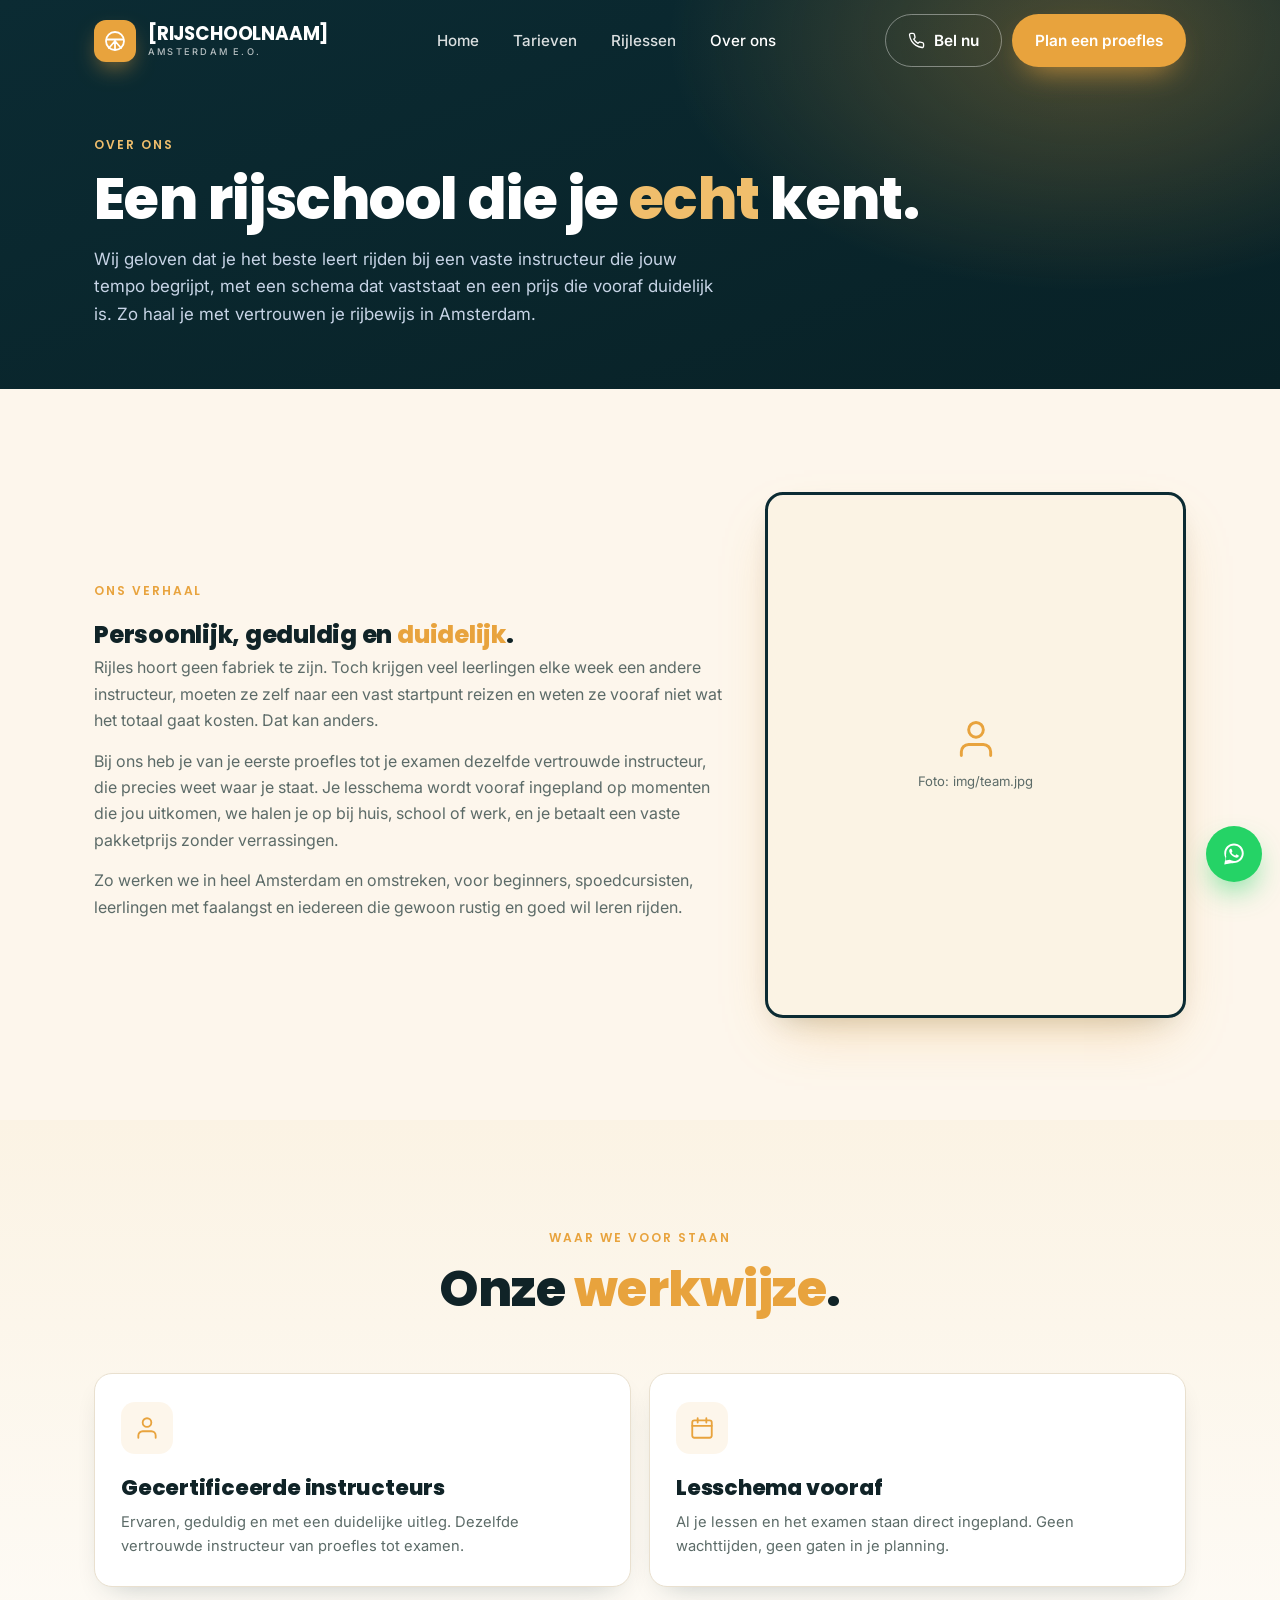
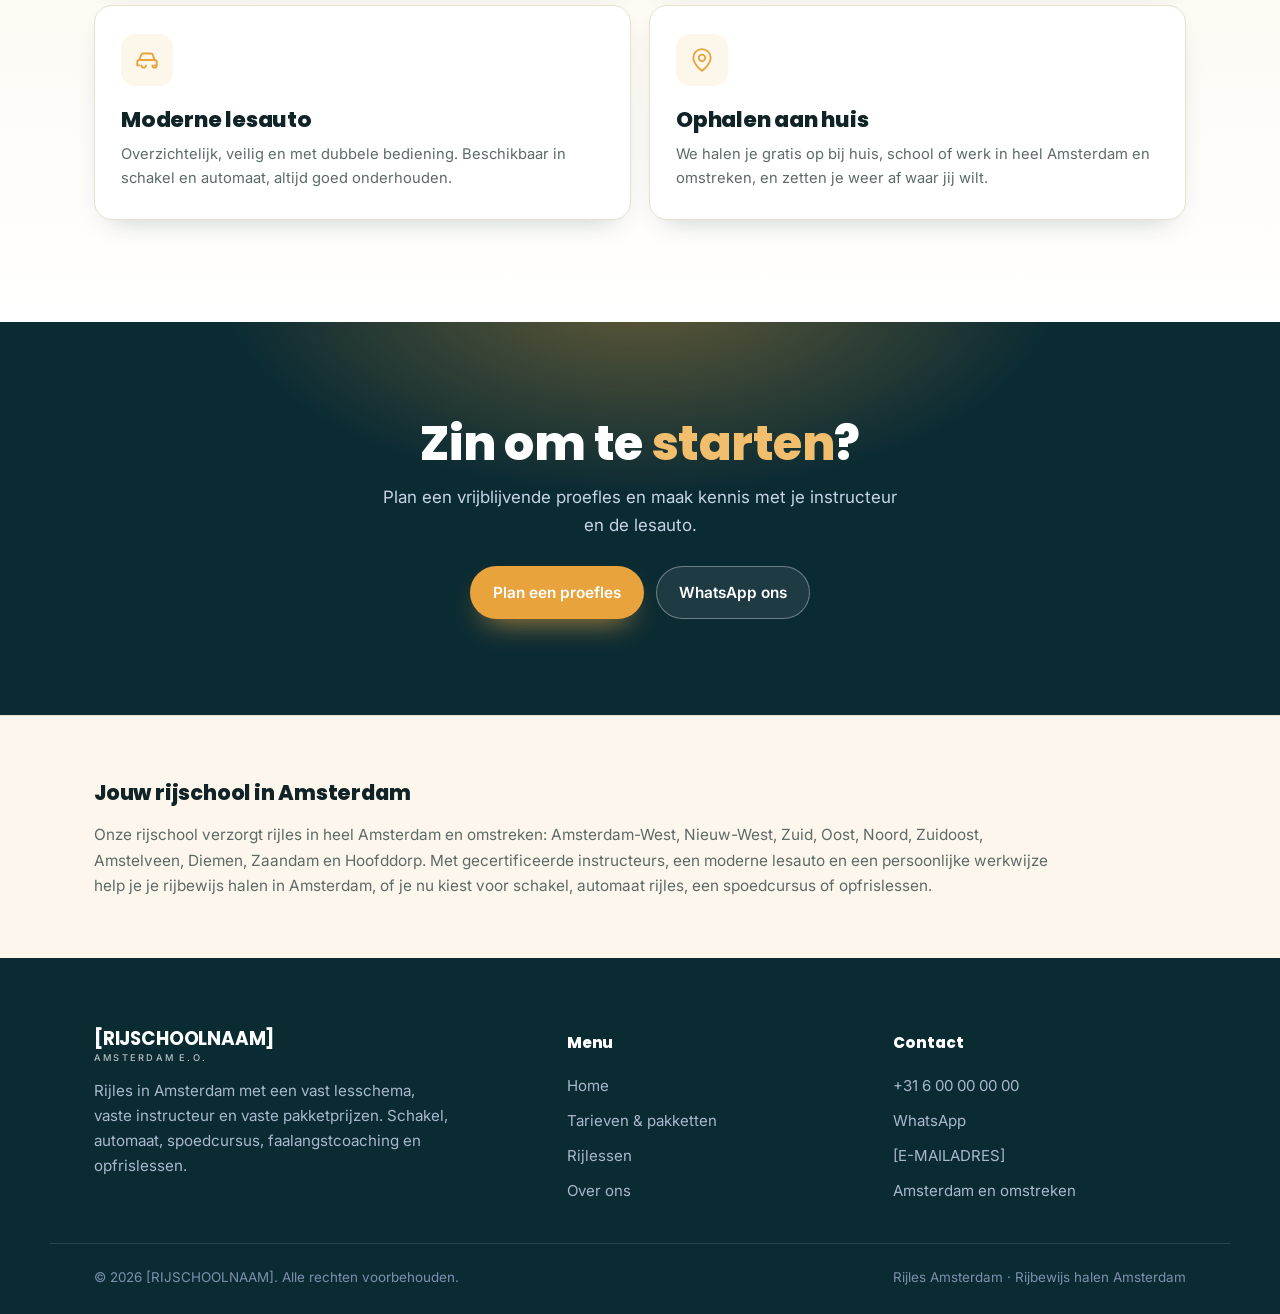
==== commit 7c68426e: "Poppins-koppen, hero-foto, en feiten-wolk die de hero-foto overlapt i.p.v. blok-op-blok Co-Authored-" ====
--- a/over-ons.html
+++ b/over-ons.html
@@ -11,7 +11,7 @@
   <meta name="theme-color" content="#081C3A" />
   <link rel="preconnect" href="https://fonts.googleapis.com" />
   <link rel="preconnect" href="https://fonts.gstatic.com" crossorigin />
-  <link href="https://fonts.googleapis.com/css2?family=Space+Grotesk:wght@500;600;700&family=Inter:wght@400;500;600&display=swap" rel="stylesheet" />
+  <link href="https://fonts.googleapis.com/css2?family=Poppins:wght@700;800;900&family=Inter:wght@400;500;600&display=swap" rel="stylesheet" />
   <link rel="stylesheet" href="css/styles.css" />
 </head>
 <body>
--- a/css/styles.css
+++ b/css/styles.css
@@ -1,31 +1,31 @@
 /* ============================================================
-   Rijschool Amsterdam — premium wit/blauw
-   Space Grotesk (koppen) + Inter (body)
+   Rijschool Amsterdam — premium petrol/amber
+   Poppins (koppen) + Inter (body)
    ============================================================ */
 
 :root {
-  --navy:   #081C3A;   /* diepblauw, donkere secties */
-  --navy-2: #0E2A54;   /* donker paneel */
-  --navy-3: #14356A;   /* donkere kaart */
-  --blue:   #2563EB;   /* accent */
-  --blue-d: #1B4FCC;   /* accent hover */
-  --blue-l: #5B8CFF;   /* licht accent op donker */
-  --sky:    #EAF1FF;   /* zachte blauwe sectie */
-  --light:  #F4F7FE;   /* lichte sectie */
-  --ink:    #0E1A2B;   /* donkere tekst */
-  --muted:  #5B6B82;   /* grijs-blauwe tekst */
-  --line:   #E4EAF4;   /* lichte rand */
+  --navy:   #0B2B33;   /* donker petrol, donkere secties */
+  --navy-2: #0F3B45;   /* donker paneel */
+  --navy-3: #15505C;   /* donkere kaart */
+  --blue:   #E8A33D;   /* amber accent */
+  --blue-d: #C98826;   /* amber accent hover */
+  --blue-l: #F0BE6C;   /* licht amber accent op donker */
+  --sky:    #FBF3E4;   /* zachte warme sectie */
+  --light:  #FDF6EC;   /* warm wit, lichte sectie */
+  --ink:    #102327;   /* donkere tekst */
+  --muted:  #5C6B68;   /* warmgrijze tekst */
+  --line:   #E9E0CF;   /* warme lichte rand */
   --line-d: rgba(255,255,255,.12); /* rand op donker */
   --white:  #FFFFFF;
   --wa:     #25D366;
-  --gold:   #F5B301;   /* sterren */
+  --gold:   #F0B429;   /* sterren */
 
   --r:    18px;
   --r-sm: 12px;
   --maxw: 1180px;
   --ease: cubic-bezier(.2,.7,.2,1);
-  --shadow:   0 24px 60px -28px rgba(8,28,58,.45);
-  --shadow-s: 0 12px 30px -16px rgba(8,28,58,.3);
+  --shadow:   0 24px 60px -28px rgba(11,43,51,.45);
+  --shadow-s: 0 12px 30px -16px rgba(11,43,51,.3);
 }
 
 * { margin: 0; padding: 0; box-sizing: border-box; }
@@ -40,7 +40,7 @@
 }
 img { display: block; max-width: 100%; }
 a { color: inherit; text-decoration: none; }
-h1, h2, h3, h4, .brand-name { font-family: 'Space Grotesk', sans-serif; letter-spacing: -.02em; }
+h1, h2, h3, h4, .brand-name { font-family: 'Poppins', sans-serif; font-weight: 800; letter-spacing: -.01em; }
 
 .wrap { width: 100%; max-width: var(--maxw); margin: 0 auto; padding: 0 clamp(18px, 4vw, 44px); }
 .wrap-narrow { max-width: 820px; }
@@ -54,8 +54,8 @@
   transition: all .25s var(--ease); white-space: nowrap;
 }
 .btn svg { transition: transform .25s var(--ease); flex-shrink: 0; }
-.btn-solid { background: var(--blue); color: #fff; box-shadow: 0 14px 30px -14px rgba(37,99,235,.9); }
-.btn-solid:hover { background: var(--blue-d); transform: translateY(-2px); box-shadow: 0 20px 38px -14px rgba(37,99,235,.95); }
+.btn-solid { background: var(--blue); color: #fff; box-shadow: 0 14px 30px -14px rgba(232,163,61,.9); }
+.btn-solid:hover { background: var(--blue-d); transform: translateY(-2px); box-shadow: 0 20px 38px -14px rgba(232,163,61,.95); }
 .btn-line { background: transparent; border-color: var(--line); color: var(--ink); }
 .btn-line:hover { border-color: var(--blue); color: var(--blue); transform: translateY(-2px); }
 .btn-ghost { background: rgba(255,255,255,.08); border-color: rgba(255,255,255,.35); color: #fff; }
@@ -73,7 +73,7 @@
 }
 .site-head.scrolled {
   background: rgba(255,255,255,.9); backdrop-filter: blur(14px);
-  box-shadow: 0 6px 24px -16px rgba(8,28,58,.5); padding: 8px 0;
+  box-shadow: 0 6px 24px -16px rgba(11,43,51,.5); padding: 8px 0;
 }
 .head-in { display: flex; align-items: center; justify-content: space-between; gap: 16px; }
 .brand { display: inline-flex; align-items: center; gap: 12px; color: #fff; transition: color .3s; }
@@ -81,7 +81,7 @@
 .brand-badge {
   width: 42px; height: 42px; flex-shrink: 0; display: grid; place-items: center;
   background: var(--blue); color: #fff; border-radius: 12px;
-  box-shadow: 0 10px 24px -8px rgba(37,99,235,.8);
+  box-shadow: 0 10px 24px -8px rgba(232,163,61,.8);
 }
 .brand-badge svg { width: 24px; height: 24px; }
 .brand-name { font-weight: 700; font-size: 1.16rem; line-height: 1; display: flex; flex-direction: column; }
@@ -93,7 +93,7 @@
   color: rgba(255,255,255,.85); transition: color .2s, background .2s;
 }
 .site-head.scrolled .menu a { color: var(--muted); }
-.menu a:hover, .site-head.scrolled .menu a:hover { color: var(--blue); background: rgba(37,99,235,.08); }
+.menu a:hover, .site-head.scrolled .menu a:hover { color: var(--blue); background: rgba(232,163,61,.08); }
 .menu a[aria-current="page"] { color: #fff; }
 .site-head.scrolled .menu a[aria-current="page"] { color: var(--blue); }
 
@@ -114,27 +114,33 @@
   transform: translateY(-110%); transition: transform .4s var(--ease); border-bottom: 1px solid var(--line-d);
 }
 .m-menu.open { transform: translateY(0); }
-.m-menu a { color: #fff; font-family: 'Space Grotesk'; font-size: 1.4rem; padding: 13px 6px; border-bottom: 1px solid var(--line-d); }
+.m-menu a { color: #fff; font-family: 'Poppins'; font-size: 1.4rem; padding: 13px 6px; border-bottom: 1px solid var(--line-d); }
 .m-menu-cta { display: grid; grid-template-columns: 1fr 1fr; gap: 10px; margin-top: 18px; }
 .m-menu-cta .btn-line { color: #fff; border-color: rgba(255,255,255,.4); }
 
 /* ---------------------------------------------------- HERO */
 .hero {
-  position: relative; padding: 140px 0 60px;
+  position: relative; padding: 140px 0 88px;
+  background: var(--navy);
+  color: #fff; overflow: hidden;
+}
+.hero-media { position: absolute; inset: 0; z-index: 0; }
+.hero-media img { width: 100%; height: 100%; object-fit: cover; }
+.hero-media::after {
+  content: ""; position: absolute; inset: 0;
   background:
-    radial-gradient(680px 420px at 82% 8%, rgba(37,99,235,.35), transparent 70%),
-    radial-gradient(560px 400px at 6% 30%, rgba(37,99,235,.14), transparent 70%),
-    linear-gradient(160deg, var(--navy) 0%, #0A2148 60%, var(--navy) 100%);
-  color: #fff; overflow: hidden;
-}
-.hero-grid { display: grid; grid-template-columns: 1.05fr .95fr; gap: clamp(28px, 4vw, 60px); align-items: center; }
+    radial-gradient(680px 420px at 82% 8%, rgba(232,163,61,.32), transparent 70%),
+    linear-gradient(100deg, rgba(11,43,51,.96) 0%, rgba(11,43,51,.88) 32%, rgba(11,43,51,.6) 62%, rgba(11,43,51,.4) 100%),
+    linear-gradient(0deg, var(--navy) 0%, rgba(11,43,51,.2) 22%, rgba(11,43,51,.35) 78%, var(--navy) 100%);
+}
+.hero-grid { position: relative; z-index: 1; display: grid; grid-template-columns: 1.05fr .95fr; gap: clamp(28px, 4vw, 60px); align-items: center; }
 .pill {
   display: inline-flex; align-items: center; gap: 9px; padding: 7px 15px; border-radius: 999px;
   background: rgba(255,255,255,.07); border: 1px solid var(--line-d); font-size: .84rem; font-weight: 500; margin-bottom: 22px;
 }
-.pill-dot { width: 8px; height: 8px; border-radius: 50%; background: var(--blue-l); box-shadow: 0 0 0 0 rgba(91,140,255,.6); animation: pulse 2s infinite; }
-@keyframes pulse { 0%{box-shadow:0 0 0 0 rgba(91,140,255,.6)} 70%{box-shadow:0 0 0 11px rgba(91,140,255,0)} 100%{box-shadow:0 0 0 0 rgba(91,140,255,0)} }
-.hero-copy h1 { font-size: clamp(2.5rem, 5.6vw, 4.3rem); line-height: 1.02; font-weight: 700; }
+.pill-dot { width: 8px; height: 8px; border-radius: 50%; background: var(--blue-l); box-shadow: 0 0 0 0 rgba(240,190,108,.6); animation: pulse 2s infinite; }
+@keyframes pulse { 0%{box-shadow:0 0 0 0 rgba(240,190,108,.6)} 70%{box-shadow:0 0 0 11px rgba(240,190,108,0)} 100%{box-shadow:0 0 0 0 rgba(240,190,108,0)} }
+.hero-copy h1 { font-size: clamp(2.5rem, 5.6vw, 4.3rem); line-height: 1.02; font-weight: 800; }
 .hero-copy h1 em { color: var(--blue-l); }
 .hero-copy > p { color: #C7D4E6; font-size: clamp(1rem, 1.3vw, 1.12rem); margin: 22px 0 28px; max-width: 560px; }
 .hero-btns { display: flex; flex-wrap: wrap; gap: 12px; margin-bottom: 30px; }
@@ -159,7 +165,7 @@
   border: 1.5px solid var(--line); border-radius: var(--r-sm); padding: 12px 14px; font: inherit; font-size: .96rem;
   color: var(--ink); background: #fff; transition: border-color .2s, box-shadow .2s; resize: vertical; width: 100%;
 }
-.field input:focus, .field select:focus, .field textarea:focus { outline: none; border-color: var(--blue); box-shadow: 0 0 0 3px rgba(37,99,235,.15); }
+.field input:focus, .field select:focus, .field textarea:focus { outline: none; border-color: var(--blue); box-shadow: 0 0 0 3px rgba(232,163,61,.15); }
 .field input.err, .field select.err { border-color: #E23; box-shadow: 0 0 0 3px rgba(238,34,51,.14); }
 .field-row { display: grid; grid-template-columns: 1fr 1fr; gap: 12px; }
 .field select { appearance: none; background-image: url("data:image/svg+xml,%3Csvg xmlns='http://www.w3.org/2000/svg' width='16' height='16' viewBox='0 0 24 24' fill='none' stroke='%235B6B82' stroke-width='2'%3E%3Cpath d='M6 9l6 6 6-6'/%3E%3C/svg%3E"); background-repeat: no-repeat; background-position: right 13px center; padding-right: 38px; }
@@ -167,23 +173,27 @@
 .seg label { position: relative; cursor: pointer; }
 .seg input { position: absolute; opacity: 0; }
 .seg span { display: block; text-align: center; padding: 10px 6px; border: 1.5px solid var(--line); border-radius: var(--r-sm); font-size: .86rem; font-weight: 500; color: var(--muted); transition: all .2s; }
-.seg input:checked + span { border-color: var(--blue); background: rgba(37,99,235,.08); color: var(--blue); }
+.seg input:checked + span { border-color: var(--blue); background: rgba(232,163,61,.08); color: var(--blue); }
 .wstep-btns { display: flex; gap: 10px; margin-top: 4px; }
 
-/* ---- Feiten-balk ---- */
+/* ---- Feiten-wolk: overlapt de hero-foto in plaats van blok-op-blok ---- */
+.facts-float { position: relative; z-index: 5; margin-top: -56px; margin-bottom: -10px; }
 .facts {
-  list-style: none; display: grid; grid-template-columns: repeat(4, 1fr); gap: 14px; margin-top: 46px;
-  background: rgba(255,255,255,.05); border: 1px solid var(--line-d); border-radius: var(--r); padding: 20px;
+  list-style: none; display: grid; grid-template-columns: repeat(4, 1fr); gap: 18px;
+  background: var(--light); border: 1px solid var(--line);
+  border-radius: 48px 26px 48px 26px;
+  box-shadow: 0 30px 60px -22px rgba(11,43,51,.4), 0 0 0 1px rgba(232,163,61,.08);
+  padding: 26px 30px;
 }
 .facts li { display: flex; flex-direction: column; gap: 3px; padding-left: 34px; position: relative; }
-.facts svg { position: absolute; left: 0; top: 2px; width: 24px; height: 24px; color: var(--blue-l); }
-.facts strong { font-family: 'Space Grotesk'; font-size: 1rem; }
-.facts span { color: #A9B8CD; font-size: .84rem; }
+.facts svg { position: absolute; left: 0; top: 2px; width: 24px; height: 24px; color: var(--blue-d); }
+.facts strong { font-family: 'Poppins'; font-weight: 700; font-size: 1rem; color: var(--ink); }
+.facts span { color: var(--muted); font-size: .84rem; }
 
 /* ---------------------------------------------------- MARQUEE */
 .marquee { background: var(--navy-2); color: #fff; overflow: hidden; padding: 13px 0; white-space: nowrap; border-top: 1px solid var(--line-d); border-bottom: 1px solid var(--line-d); }
 .marquee-track { display: inline-flex; align-items: center; gap: 20px; animation: marquee 40s linear infinite; }
-.marquee-track span { font-family: 'Space Grotesk'; font-weight: 600; font-size: 1rem; }
+.marquee-track span { font-family: 'Poppins'; font-weight: 600; font-size: 1rem; }
 .marquee-track i { color: var(--blue-l); font-style: normal; }
 @keyframes marquee { to { transform: translateX(-50%); } }
 
@@ -191,11 +201,11 @@
 .sec { padding: clamp(64px, 8vw, 108px) 0; }
 .sec-light { background: var(--light); }
 .sec-sky { background: linear-gradient(180deg, var(--sky), #fff); }
-.sec-navy { background: radial-gradient(700px 400px at 85% 0%, rgba(37,99,235,.22), transparent 70%), var(--navy); color: #fff; }
+.sec-navy { background: radial-gradient(700px 400px at 85% 0%, rgba(232,163,61,.22), transparent 70%), var(--navy); color: #fff; }
 .sec-head { max-width: 680px; margin: 0 auto clamp(38px, 5vw, 58px); text-align: center; }
-.eyebrow { display: inline-block; font-family: 'Space Grotesk'; font-weight: 600; letter-spacing: .16em; text-transform: uppercase; font-size: .76rem; color: var(--blue); margin-bottom: 14px; }
+.eyebrow { display: inline-block; font-family: 'Poppins'; font-weight: 600; letter-spacing: .16em; text-transform: uppercase; font-size: .76rem; color: var(--blue); margin-bottom: 14px; }
 .eyebrow-light { color: var(--blue-l); }
-.sec-head h2, .photo-band h2, .cta-in h2 { font-size: clamp(1.9rem, 4.4vw, 3.1rem); line-height: 1.08; font-weight: 700; }
+.sec-head h2, .photo-band h2, .cta-in h2 { font-size: clamp(1.9rem, 4.4vw, 3.1rem); line-height: 1.08; font-weight: 800; }
 .sec-navy .sec-head h2 { color: #fff; }
 .sec-head p { color: var(--muted); margin-top: 14px; font-size: 1.05rem; }
 .sec-navy .sec-head p { color: #A9B8CD; }
@@ -208,17 +218,17 @@
   padding: 28px 26px; display: flex; flex-direction: column; box-shadow: var(--shadow-s);
   transition: transform .35s var(--ease), box-shadow .35s var(--ease), border-color .35s var(--ease);
 }
-.pack:hover { transform: translateY(-6px); box-shadow: var(--shadow); border-color: rgba(37,99,235,.4); }
-.pack-ico { width: 52px; height: 52px; display: grid; place-items: center; border-radius: 14px; background: rgba(37,99,235,.1); color: var(--blue); margin-bottom: 16px; }
+.pack:hover { transform: translateY(-6px); box-shadow: var(--shadow); border-color: rgba(232,163,61,.4); }
+.pack-ico { width: 52px; height: 52px; display: grid; place-items: center; border-radius: 14px; background: rgba(232,163,61,.1); color: var(--blue); margin-bottom: 16px; }
 .pack-ico svg { width: 26px; height: 26px; }
 .pack h3 { font-size: 1.35rem; }
 .pack-sub { color: var(--muted); font-size: .92rem; margin-top: 4px; }
-.pack-price { font-family: 'Space Grotesk'; font-weight: 700; font-size: 1.7rem; color: var(--blue); margin: 14px 0 16px; }
+.pack-price { font-family: 'Poppins'; font-weight: 700; font-size: 1.7rem; color: var(--blue); margin: 14px 0 16px; }
 .pack ul { list-style: none; display: grid; gap: 9px; margin-bottom: 22px; flex: 1; }
 .pack ul li { position: relative; padding-left: 26px; font-size: .95rem; color: var(--ink); }
 .pack ul li::before { content: ""; position: absolute; left: 0; top: 4px; width: 16px; height: 16px; background: var(--blue); border-radius: 5px; -webkit-mask: url("data:image/svg+xml,%3Csvg xmlns='http://www.w3.org/2000/svg' viewBox='0 0 24 24'%3E%3Cpath fill='%23000' d='M9 16.2l-3.5-3.5L4 14.2 9 19.2 20 8.2l-1.5-1.5z'/%3E%3C/svg%3E") center/contain no-repeat; mask: url("data:image/svg+xml,%3Csvg xmlns='http://www.w3.org/2000/svg' viewBox='0 0 24 24'%3E%3Cpath fill='%23000' d='M9 16.2l-3.5-3.5L4 14.2 9 19.2 20 8.2l-1.5-1.5z'/%3E%3C/svg%3E") center/contain no-repeat; }
 .pack-hot { border-color: var(--blue); box-shadow: 0 0 0 2px var(--blue), var(--shadow); }
-.pack-flag { position: absolute; top: -12px; left: 26px; background: var(--blue); color: #fff; font-family: 'Space Grotesk'; font-weight: 600; font-size: .72rem; letter-spacing: .05em; text-transform: uppercase; padding: 5px 13px; border-radius: 999px; }
+.pack-flag { position: absolute; top: -12px; left: 26px; background: var(--blue); color: #fff; font-family: 'Poppins'; font-weight: 600; font-size: .72rem; letter-spacing: .05em; text-transform: uppercase; padding: 5px 13px; border-radius: 999px; }
 .packs-note { text-align: center; color: var(--muted); margin-top: 26px; font-size: .98rem; }
 
 /* ---------------------------------------------------- STEPS */
@@ -230,8 +240,8 @@
 }
 .step.lit { box-shadow: var(--shadow-s); transform: translateY(-4px); }
 .step-bar { position: absolute; left: 0; top: 0; height: 4px; width: 0; background: linear-gradient(90deg, var(--blue), var(--blue-l)); transition: width .6s var(--ease); }
-.step.lit .step-bar { width: 100%; box-shadow: 0 0 16px rgba(37,99,235,.7); }
-.step-num { font-family: 'Space Grotesk'; font-weight: 700; font-size: 1.5rem; color: rgba(37,99,235,.28); transition: color .4s; }
+.step.lit .step-bar { width: 100%; box-shadow: 0 0 16px rgba(232,163,61,.7); }
+.step-num { font-family: 'Poppins'; font-weight: 700; font-size: 1.5rem; color: rgba(232,163,61,.28); transition: color .4s; }
 .step.lit .step-num { color: var(--blue); }
 .step h3 { font-size: 1.2rem; margin: 8px 0 8px; }
 .step p { color: var(--muted); font-size: .94rem; }
@@ -268,13 +278,13 @@
 
 /* Grads */
 .grads .grad { flex-basis: min(278px, 64vw); margin: 0; }
-.grad-ph { position: relative; border-radius: var(--r); overflow: hidden; border: 1px solid var(--line-d); aspect-ratio: 4/5; background: var(--navy-2); }
+.grad-ph { position: relative; border-radius: var(--r); overflow: hidden; border: 3px solid var(--navy); aspect-ratio: 4/5; background: var(--navy-2); box-shadow: 0 22px 46px -18px rgba(232,163,61,.4); }
 .grad-ph img { width: 100%; height: 100%; object-fit: cover; position: relative; z-index: 1; }
 .grad-fallback { position: absolute; inset: 0; display: flex; flex-direction: column; align-items: center; justify-content: center; gap: 10px; color: #7C90AE; text-align: center; padding: 16px; }
 .grad-fallback svg { width: 40px; height: 40px; color: var(--blue-l); }
 .grad-fallback span { font-size: .8rem; }
 .grad figcaption { margin-top: 12px; }
-.grad figcaption strong { font-family: 'Space Grotesk'; font-size: 1.05rem; display: block; }
+.grad figcaption strong { font-family: 'Poppins'; font-size: 1.05rem; display: block; }
 .grad figcaption span { color: #A9B8CD; font-size: .85rem; }
 
 /* Reviews */
@@ -286,7 +296,7 @@
 .g-badge { display: flex; align-items: center; gap: 18px; justify-content: center; flex-wrap: wrap; background: #fff; border: 1px solid var(--line); border-radius: var(--r); padding: 22px 28px; box-shadow: var(--shadow-s); max-width: 560px; margin: 0 auto clamp(30px, 4vw, 44px); }
 .g-logo { display: grid; place-items: center; }
 .g-badge-copy { display: flex; flex-direction: column; gap: 3px; }
-.g-badge-copy strong { font-family: 'Space Grotesk'; font-size: 1.1rem; }
+.g-badge-copy strong { font-family: 'Poppins'; font-size: 1.1rem; }
 .g-badge-copy em { color: var(--muted); font-size: .88rem; }
 .g-stars { display: inline-flex; gap: 2px; color: var(--gold); }
 .g-stars svg { width: 18px; height: 18px; }
@@ -295,7 +305,7 @@
 .photo-band {
   position: relative; color: #fff; padding: clamp(80px, 12vw, 150px) 0;
   background:
-    linear-gradient(90deg, rgba(8,28,58,.94) 0%, rgba(8,28,58,.72) 50%, rgba(8,28,58,.5) 100%),
+    linear-gradient(90deg, rgba(11,43,51,.94) 0%, rgba(11,43,51,.72) 50%, rgba(11,43,51,.5) 100%),
     url("img/stad.jpg") center/cover no-repeat, var(--navy);
 }
 .photo-band-in { max-width: 620px; }
@@ -303,28 +313,28 @@
 
 /* ---------------------------------------------------- TEAM / DUO */
 .duo { display: grid; grid-template-columns: 1fr 1fr; gap: 20px; }
-.duo-card { margin: 0; background: #fff; border: 1px solid var(--line); border-radius: var(--r); overflow: hidden; box-shadow: var(--shadow-s); }
+.duo-card { margin: 0; background: #fff; border: 3px solid var(--navy); border-radius: var(--r); overflow: hidden; box-shadow: 0 25px 50px -20px rgba(232,163,61,.4), var(--shadow-s); }
 .duo-ph { position: relative; aspect-ratio: 16/10; background: var(--sky); }
 .duo-ph img { width: 100%; height: 100%; object-fit: cover; position: relative; z-index: 1; }
 .duo-fallback { position: absolute; inset: 0; display: flex; flex-direction: column; align-items: center; justify-content: center; gap: 10px; color: var(--muted); text-align: center; padding: 16px; }
 .duo-fallback svg { width: 44px; height: 44px; color: var(--blue); }
 .duo-fallback span { font-size: .82rem; }
 .duo-card figcaption { padding: 20px 22px 24px; }
-.duo-card figcaption strong { font-family: 'Space Grotesk'; font-size: 1.2rem; display: block; margin-bottom: 6px; }
+.duo-card figcaption strong { font-family: 'Poppins'; font-size: 1.2rem; display: block; margin-bottom: 6px; }
 .duo-card figcaption p { color: var(--muted); font-size: .96rem; }
 
 /* ---------------------------------------------------- FAQ */
 .faq { display: grid; gap: 12px; }
 .faq-item { background: #fff; border: 1px solid var(--line); border-radius: var(--r-sm); padding: 18px 22px; transition: border-color .3s, box-shadow .3s; }
-.faq-item[open] { border-color: rgba(37,99,235,.4); box-shadow: var(--shadow-s); }
-.faq-item summary { list-style: none; cursor: pointer; display: flex; justify-content: space-between; align-items: center; gap: 14px; font-family: 'Space Grotesk'; font-weight: 600; font-size: 1.05rem; }
+.faq-item[open] { border-color: rgba(232,163,61,.4); box-shadow: var(--shadow-s); }
+.faq-item summary { list-style: none; cursor: pointer; display: flex; justify-content: space-between; align-items: center; gap: 14px; font-family: 'Poppins'; font-weight: 600; font-size: 1.05rem; }
 .faq-item summary::-webkit-details-marker { display: none; }
 .faq-item summary::after { content: "+"; color: var(--blue); font-size: 1.5rem; font-weight: 400; transition: transform .3s var(--ease); line-height: 1; }
 .faq-item[open] summary::after { transform: rotate(45deg); }
 .faq-item p { color: var(--muted); margin-top: 12px; font-size: .97rem; }
 
 /* ---------------------------------------------------- CTA BAND */
-.cta-band { background: radial-gradient(600px 300px at 50% -10%, rgba(37,99,235,.4), transparent 70%), var(--navy); color: #fff; text-align: center; padding: clamp(60px, 8vw, 96px) 0; }
+.cta-band { background: radial-gradient(600px 300px at 50% -10%, rgba(232,163,61,.4), transparent 70%), var(--navy); color: #fff; text-align: center; padding: clamp(60px, 8vw, 96px) 0; }
 .cta-in { max-width: 620px; margin: 0 auto; }
 .cta-in h2 { font-size: clamp(1.9rem, 4.4vw, 3rem); }
 .cta-in h2 em { color: var(--blue-l); }
@@ -363,7 +373,7 @@
 }
 
 /* ---------------------------------------------------- SUBPAGE HEADER OFFSET */
-.page-hero { padding: 130px 0 60px; background: radial-gradient(600px 360px at 85% 10%, rgba(37,99,235,.3), transparent 70%), linear-gradient(160deg, var(--navy), #0A2148); color: #fff; }
+.page-hero { padding: 130px 0 60px; background: radial-gradient(600px 360px at 85% 10%, rgba(232,163,61,.3), transparent 70%), linear-gradient(160deg, var(--navy), #082126); color: #fff; }
 .page-hero .eyebrow { color: var(--blue-l); }
 .page-hero h1 { font-size: clamp(2.2rem, 5vw, 3.6rem); line-height: 1.05; }
 .page-hero h1 em { color: var(--blue-l); }
@@ -371,11 +381,11 @@
 
 /* Prijstabel (tarieven) */
 .ptable { width: 100%; border-collapse: collapse; background: #fff; border: 1px solid var(--line); border-radius: var(--r); overflow: hidden; box-shadow: var(--shadow-s); }
-.ptable caption { text-align: left; font-family: 'Space Grotesk'; font-weight: 700; font-size: 1.3rem; margin-bottom: 14px; color: var(--ink); }
+.ptable caption { text-align: left; font-family: 'Poppins'; font-weight: 700; font-size: 1.3rem; margin-bottom: 14px; color: var(--ink); }
 .ptable th, .ptable td { padding: 15px 18px; text-align: left; border-bottom: 1px solid var(--line); font-size: .96rem; }
-.ptable thead th { background: var(--sky); font-family: 'Space Grotesk'; font-size: .82rem; text-transform: uppercase; letter-spacing: .06em; color: var(--muted); }
+.ptable thead th { background: var(--sky); font-family: 'Poppins'; font-size: .82rem; text-transform: uppercase; letter-spacing: .06em; color: var(--muted); }
 .ptable tbody tr:last-child td { border-bottom: 0; }
-.ptable td:last-child { font-family: 'Space Grotesk'; font-weight: 700; color: var(--blue); white-space: nowrap; }
+.ptable td:last-child { font-family: 'Poppins'; font-weight: 700; color: var(--blue); white-space: nowrap; }
 .ptable-wrap { overflow-x: auto; margin-bottom: 30px; }
 
 /* "In het kort" kaart (rijlessen) */
@@ -392,7 +402,7 @@
 /* Over ons story */
 .story { display: grid; grid-template-columns: 1.2fr .8fr; gap: 40px; align-items: center; }
 .story p { color: var(--muted); margin-bottom: 14px; }
-.story-visual { border-radius: var(--r); overflow: hidden; border: 1px solid var(--line); aspect-ratio: 4/5; position: relative; background: var(--sky); box-shadow: var(--shadow-s); }
+.story-visual { border-radius: var(--r); overflow: hidden; border: 3px solid var(--navy); aspect-ratio: 4/5; position: relative; background: var(--sky); box-shadow: 0 25px 55px -20px rgba(232,163,61,.4), var(--shadow-s); }
 .story-visual img { width: 100%; height: 100%; object-fit: cover; position: relative; z-index: 1; }
 .story-fallback { position: absolute; inset: 0; display: flex; flex-direction: column; align-items: center; justify-content: center; gap: 10px; color: var(--muted); }
 .story-fallback svg { width: 44px; height: 44px; color: var(--blue); }
